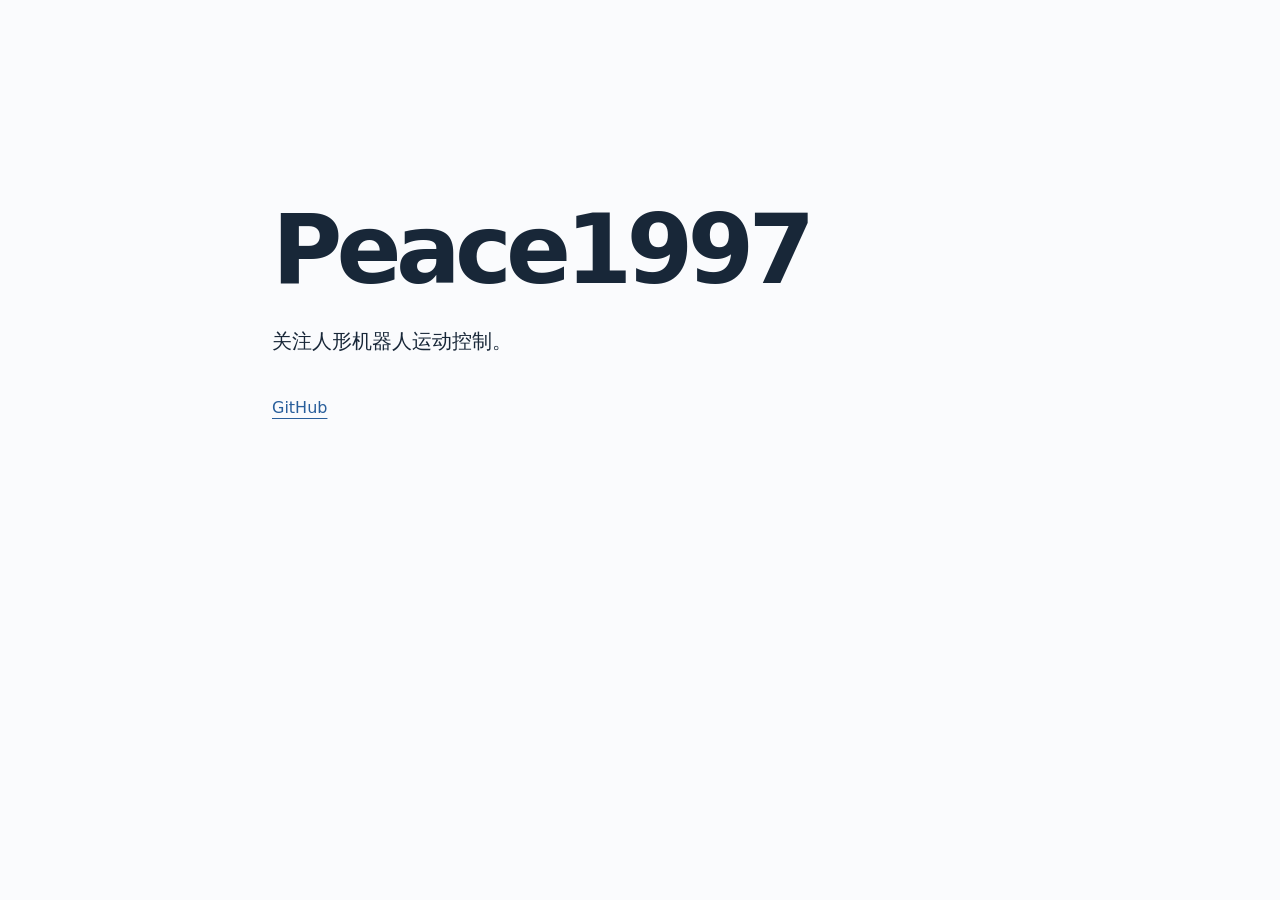
==== index.html @ a8c40240 "Publish personal homepage" ====
<!doctype html>
<html lang="zh-CN">
<head>
  <meta charset="utf-8">
  <meta name="viewport" content="width=device-width, initial-scale=1">
  <meta name="description" content="Peace1997 的个人主页，关注人形机器人运动控制。">
  <title>Peace1997 · 个人主页</title>
  <style>
    body { margin: 0; background: #fafbfd; color: #182738; font-family: Inter, system-ui, sans-serif; }
    main { max-width: 46rem; margin: clamp(5rem, 22vh, 15rem) auto; padding: 0 8vw; }
    h1 { margin: 0; font-size: clamp(3rem, 9vw, 6rem); line-height: 1.1; letter-spacing: -.06em; }
    p { margin: 1.3rem 0 2.5rem; font-size: 1.25rem; line-height: 1.7; }
    a { color: #285e9b; text-underline-offset: .3em; }
  </style>
</head>
<body>
  <main>
    <h1>Peace1997</h1>
    <p>关注人形机器人运动控制。</p>
    <a href="https://github.com/Peace1997">GitHub</a>
  </main>
</body>
</html>
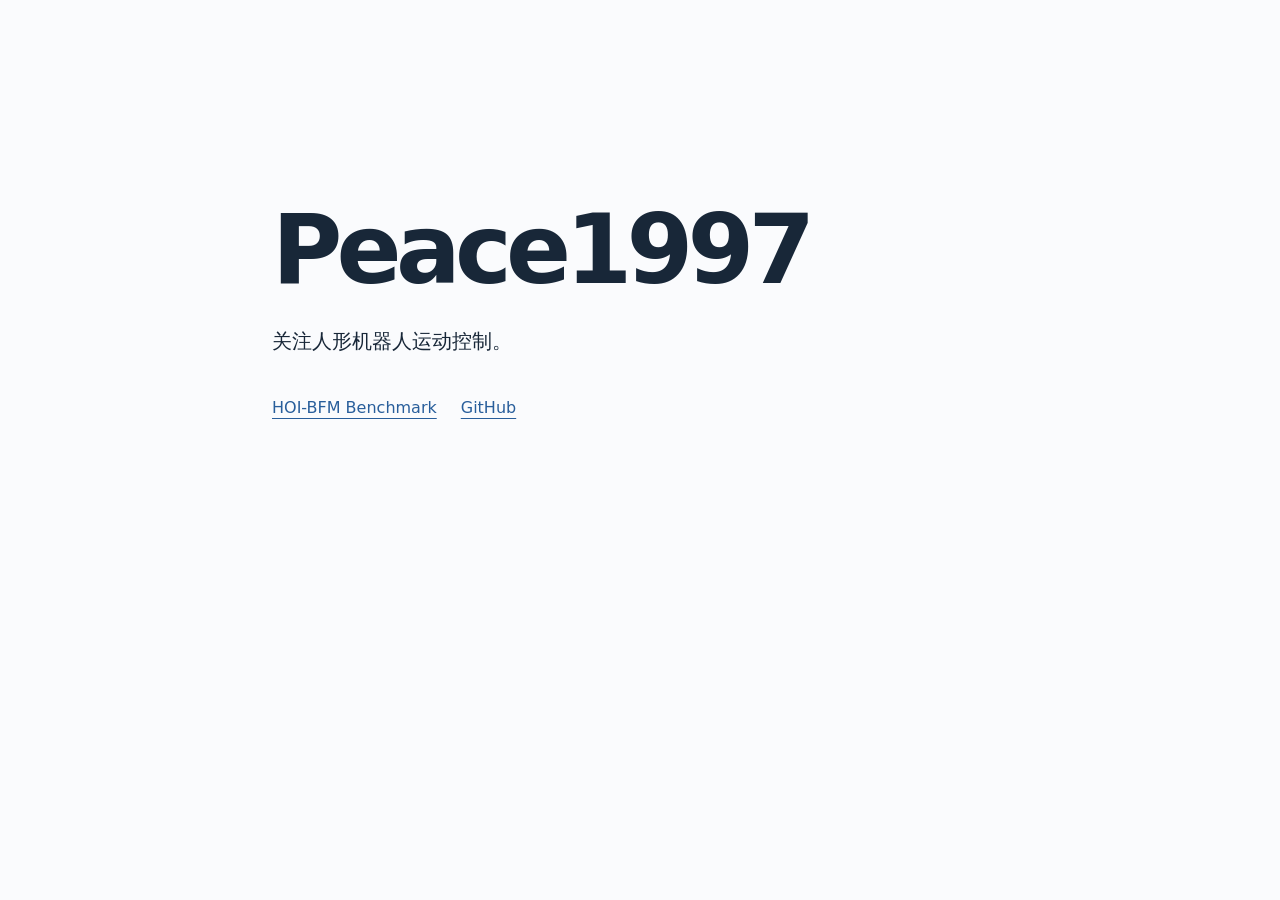
==== commit 57baaa37: "Publish HOI-BFM Benchmark leaderboard (clean 218-clip subset)" ====
--- a/index.html
+++ b/index.html
@@ -10,6 +10,7 @@
     main { max-width: 46rem; margin: clamp(5rem, 22vh, 15rem) auto; padding: 0 8vw; }
     h1 { margin: 0; font-size: clamp(3rem, 9vw, 6rem); line-height: 1.1; letter-spacing: -.06em; }
     p { margin: 1.3rem 0 2.5rem; font-size: 1.25rem; line-height: 1.7; }
+    nav { display: flex; gap: 1.5rem; flex-wrap: wrap; }
     a { color: #285e9b; text-underline-offset: .3em; }
   </style>
 </head>
@@ -17,7 +18,10 @@
   <main>
     <h1>Peace1997</h1>
     <p>关注人形机器人运动控制。</p>
-    <a href="https://github.com/Peace1997">GitHub</a>
+    <nav>
+      <a href="./hoi-bfm-benchmark/">HOI-BFM Benchmark</a>
+      <a href="https://github.com/Peace1997">GitHub</a>
+    </nav>
   </main>
 </body>
 </html>
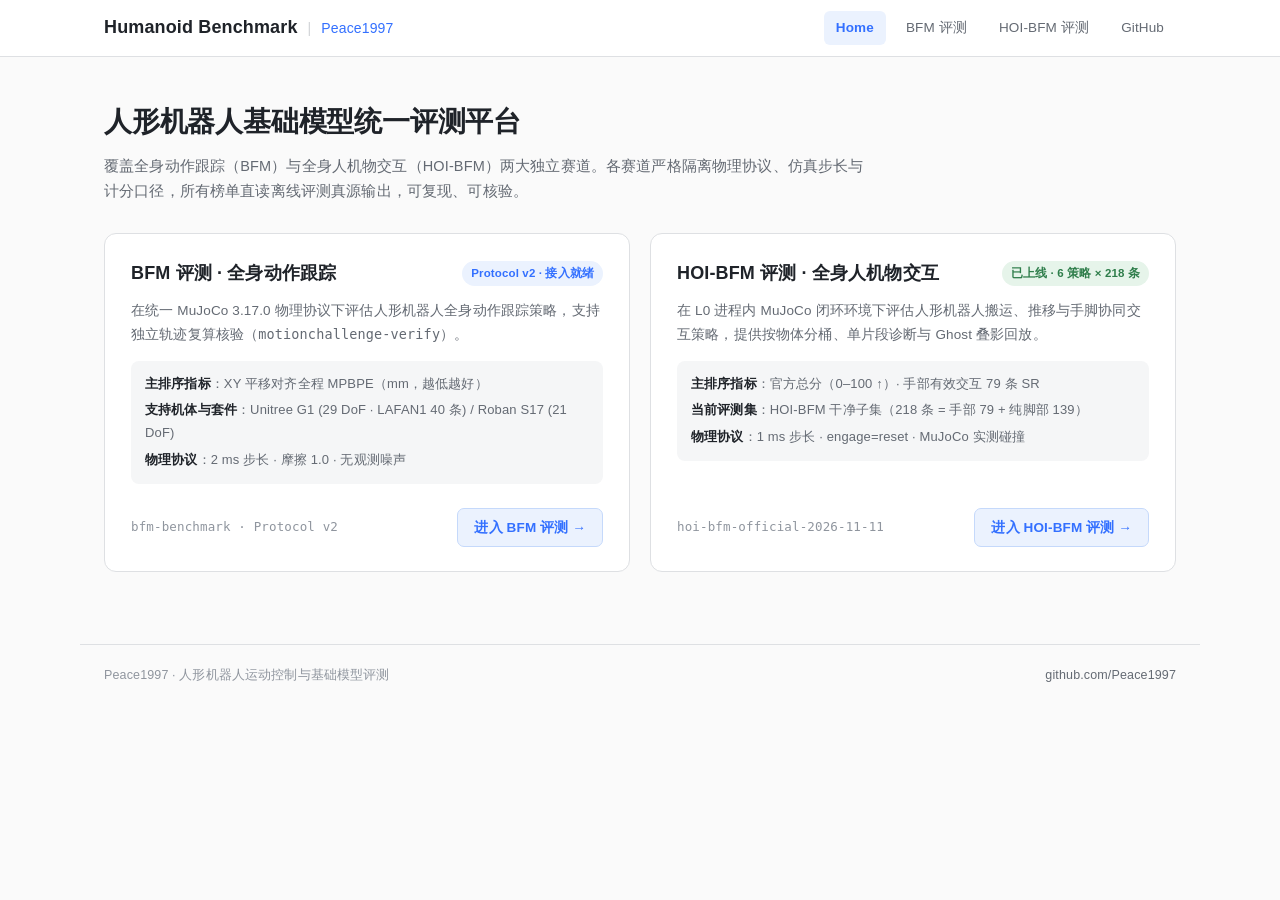
==== commit 5eed75d7: "Unify portal with BFM & HOI-BFM tracks and Feishu default typography" ====
--- a/index.html
+++ b/index.html
@@ -1,27 +1,270 @@
 <!doctype html>
 <html lang="zh-CN">
 <head>
-  <meta charset="utf-8">
-  <meta name="viewport" content="width=device-width, initial-scale=1">
-  <meta name="description" content="Peace1997 的个人主页，关注人形机器人运动控制。">
-  <title>Peace1997 · 个人主页</title>
+  <meta charset="utf-8" />
+  <meta name="viewport" content="width=device-width, initial-scale=1" />
+  <meta name="description" content="Humanoid Benchmark — BFM 全身动作跟踪与 HOI-BFM 人机物交互统一评测平台" />
+  <title>Humanoid Benchmark · BFM &amp; HOI-BFM 评测平台</title>
   <style>
-    body { margin: 0; background: #fafbfd; color: #182738; font-family: Inter, system-ui, sans-serif; }
-    main { max-width: 46rem; margin: clamp(5rem, 22vh, 15rem) auto; padding: 0 8vw; }
-    h1 { margin: 0; font-size: clamp(3rem, 9vw, 6rem); line-height: 1.1; letter-spacing: -.06em; }
-    p { margin: 1.3rem 0 2.5rem; font-size: 1.25rem; line-height: 1.7; }
-    nav { display: flex; gap: 1.5rem; flex-wrap: wrap; }
-    a { color: #285e9b; text-underline-offset: .3em; }
+    :root {
+      --bg: #fafafa;
+      --surface: #ffffff;
+      --subtle: #f5f6f7;
+      --border: #dee0e3;
+      --text: #1f2329;
+      --text-2: #646a73;
+      --muted: #8f959e;
+      --accent: #3370ff;
+      --accent-bg: #ebf2fe;
+      --green: #2e7d4a;
+      --green-bg: #e6f4ea;
+    }
+    * { box-sizing: border-box; }
+    body {
+      margin: 0;
+      background: var(--bg);
+      color: var(--text);
+      font-family: "PingFang SC", -apple-system, BlinkMacSystemFont, "Helvetica Neue", "Microsoft YaHei", "Noto Sans CJK SC", "Source Han Sans SC", Arial, sans-serif;
+      font-size: 14px;
+      line-height: 1.75;
+      letter-spacing: 0.01em;
+      -webkit-font-smoothing: antialiased;
+    }
+    .mono { font-family: "SFMono-Regular", Consolas, Menlo, monospace; font-size: 12.5px; }
+    .topbar {
+      background: rgba(255, 255, 255, 0.96);
+      border-bottom: 1px solid var(--border);
+      position: sticky;
+      top: 0;
+      z-index: 20;
+    }
+    .topbar-inner {
+      max-width: 1120px;
+      margin: 0 auto;
+      padding: 0 24px;
+      height: 56px;
+      display: flex;
+      align-items: center;
+      justify-content: space-between;
+      gap: 16px;
+    }
+    .brand {
+      display: flex;
+      align-items: center;
+      gap: 10px;
+      text-decoration: none;
+      color: var(--text);
+    }
+    .brand-logo { font-size: 18px; font-weight: 600; }
+    .brand-sep { color: #d0d3d6; }
+    .brand-sub { font-size: 14px; font-weight: 500; color: var(--accent); }
+    .topnav { display: flex; align-items: center; gap: 8px; }
+    .topnav a {
+      text-decoration: none;
+      color: var(--text-2);
+      font-size: 13.5px;
+      font-weight: 500;
+      padding: 5px 12px;
+      border-radius: 6px;
+      transition: 0.15s;
+    }
+    .topnav a:hover { background: var(--subtle); color: var(--text); }
+    .topnav a.nav-active { background: var(--accent-bg); color: var(--accent); font-weight: 600; }
+
+    main {
+      max-width: 1120px;
+      margin: 0 auto;
+      padding: 40px 24px 72px;
+    }
+    .hero {
+      margin-bottom: 28px;
+    }
+    .hero h1 {
+      margin: 0 0 8px;
+      font-size: 28px;
+      font-weight: 600;
+      letter-spacing: -0.2px;
+    }
+    .hero p {
+      margin: 0;
+      color: var(--text-2);
+      font-size: 14.5px;
+      max-width: 760px;
+    }
+
+    .track-grid {
+      display: grid;
+      grid-template-columns: repeat(2, minmax(0, 1fr));
+      gap: 20px;
+    }
+    .track-card {
+      background: var(--surface);
+      border: 1px solid var(--border);
+      border-radius: 12px;
+      padding: 24px 26px;
+      display: flex;
+      flex-direction: column;
+      justify-content: space-between;
+      gap: 16px;
+      transition: border-color 0.15s, box-shadow 0.15s;
+    }
+    .track-card:hover {
+      border-color: #9bb8ff;
+      box-shadow: 0 4px 16px rgba(51, 112, 255, 0.06);
+    }
+    .track-head {
+      display: flex;
+      align-items: center;
+      justify-content: space-between;
+      gap: 10px;
+      margin-bottom: 10px;
+    }
+    .track-title {
+      margin: 0;
+      font-size: 18px;
+      font-weight: 600;
+    }
+    .badge {
+      font-size: 11.5px;
+      font-weight: 600;
+      padding: 2px 9px;
+      border-radius: 999px;
+      white-space: nowrap;
+    }
+    .badge-green { background: var(--green-bg); color: var(--green); }
+    .badge-blue { background: var(--accent-bg); color: var(--accent); }
+
+    .track-desc {
+      margin: 0 0 14px;
+      color: var(--text-2);
+      font-size: 13.5px;
+    }
+    .kv-list {
+      margin: 0;
+      padding: 12px 14px;
+      list-style: none;
+      background: var(--subtle);
+      border-radius: 8px;
+      font-size: 13px;
+      color: var(--text-2);
+      display: flex;
+      flex-direction: column;
+      gap: 4px;
+    }
+    .kv-list strong { color: var(--text); font-weight: 600; }
+
+    .track-foot {
+      display: flex;
+      align-items: center;
+      justify-content: space-between;
+      padding-top: 8px;
+    }
+    .btn-primary {
+      display: inline-block;
+      text-decoration: none;
+      background: var(--accent-bg);
+      color: var(--accent);
+      border: 1px solid #c5d9fb;
+      font-size: 13.5px;
+      font-weight: 600;
+      padding: 7px 16px;
+      border-radius: 7px;
+      transition: 0.15s;
+    }
+    .btn-primary:hover {
+      background: var(--accent);
+      color: #ffffff;
+      border-color: var(--accent);
+    }
+
+    footer {
+      max-width: 1120px;
+      margin: 0 auto;
+      padding: 20px 24px 40px;
+      border-top: 1px solid var(--border);
+      color: var(--muted);
+      font-size: 12.5px;
+      display: flex;
+      justify-content: space-between;
+      flex-wrap: wrap;
+      gap: 10px;
+    }
+    footer a { color: var(--text-2); text-decoration: none; }
+    footer a:hover { color: var(--accent); }
+
+    @media (max-width: 760px) {
+      .track-grid { grid-template-columns: 1fr; }
+      .brand-sep, .brand-sub { display: none; }
+    }
   </style>
 </head>
 <body>
+  <header class="topbar">
+    <div class="topbar-inner">
+      <a class="brand" href="./">
+        <span class="brand-logo">Humanoid Benchmark</span>
+        <span class="brand-sep">|</span>
+        <span class="brand-sub">Peace1997</span>
+      </a>
+      <nav class="topnav" aria-label="评测赛道导航">
+        <a href="./" class="nav-active">Home</a>
+        <a href="./bfm/">BFM 评测</a>
+        <a href="./hoi-bfm-benchmark/">HOI-BFM 评测</a>
+        <a href="https://github.com/Peace1997" target="_blank" rel="noopener">GitHub</a>
+      </nav>
+    </div>
+  </header>
+
   <main>
-    <h1>Peace1997</h1>
-    <p>关注人形机器人运动控制。</p>
-    <nav>
-      <a href="./hoi-bfm-benchmark/">HOI-BFM Benchmark</a>
-      <a href="https://github.com/Peace1997">GitHub</a>
-    </nav>
+    <div class="hero">
+      <h1>人形机器人基础模型统一评测平台</h1>
+      <p>覆盖全身动作跟踪（BFM）与全身人机物交互（HOI-BFM）两大独立赛道。各赛道严格隔离物理协议、仿真步长与计分口径，所有榜单直读离线评测真源输出，可复现、可核验。</p>
+    </div>
+
+    <div class="track-grid">
+      <article class="track-card">
+        <div>
+          <div class="track-head">
+            <h2 class="track-title">BFM 评测 · 全身动作跟踪</h2>
+            <span class="badge badge-blue">Protocol v2 · 接入就绪</span>
+          </div>
+          <p class="track-desc">在统一 MuJoCo 3.17.0 物理协议下评估人形机器人全身动作跟踪策略，支持独立轨迹复算核验（<code>motionchallenge-verify</code>）。</p>
+          <ul class="kv-list">
+            <li><strong>主排序指标</strong>：XY 平移对齐全程 MPBPE（mm，越低越好）</li>
+            <li><strong>支持机体与套件</strong>：Unitree G1 (29 DoF · LAFAN1 40 条) / Roban S17 (21 DoF)</li>
+            <li><strong>物理协议</strong>：2 ms 步长 · 摩擦 1.0 · 无观测噪声</li>
+          </ul>
+        </div>
+        <div class="track-foot">
+          <span class="mono" style="color:var(--muted);">bfm-benchmark · Protocol v2</span>
+          <a class="btn-primary" href="./bfm/">进入 BFM 评测 →</a>
+        </div>
+      </article>
+
+      <article class="track-card">
+        <div>
+          <div class="track-head">
+            <h2 class="track-title">HOI-BFM 评测 · 全身人机物交互</h2>
+            <span class="badge badge-green">已上线 · 6 策略 × 218 条</span>
+          </div>
+          <p class="track-desc">在 L0 进程内 MuJoCo 闭环环境下评估人形机器人搬运、推移与手脚协同交互策略，提供按物体分桶、单片段诊断与 Ghost 叠影回放。</p>
+          <ul class="kv-list">
+            <li><strong>主排序指标</strong>：官方总分（0–100 ↑）· 手部有效交互 79 条 SR</li>
+            <li><strong>当前评测集</strong>：HOI-BFM 干净子集（218 条 = 手部 79 + 纯脚部 139）</li>
+            <li><strong>物理协议</strong>：1 ms 步长 · engage=reset · MuJoCo 实测碰撞</li>
+          </ul>
+        </div>
+        <div class="track-foot">
+          <span class="mono" style="color:var(--muted);">hoi-bfm-official-2026-11-11</span>
+          <a class="btn-primary" href="./hoi-bfm-benchmark/">进入 HOI-BFM 评测 →</a>
+        </div>
+      </article>
+    </div>
   </main>
+
+  <footer>
+    <span>Peace1997 · 人形机器人运动控制与基础模型评测</span>
+    <span><a href="https://github.com/Peace1997" target="_blank" rel="noopener">github.com/Peace1997</a></span>
+  </footer>
 </body>
 </html>
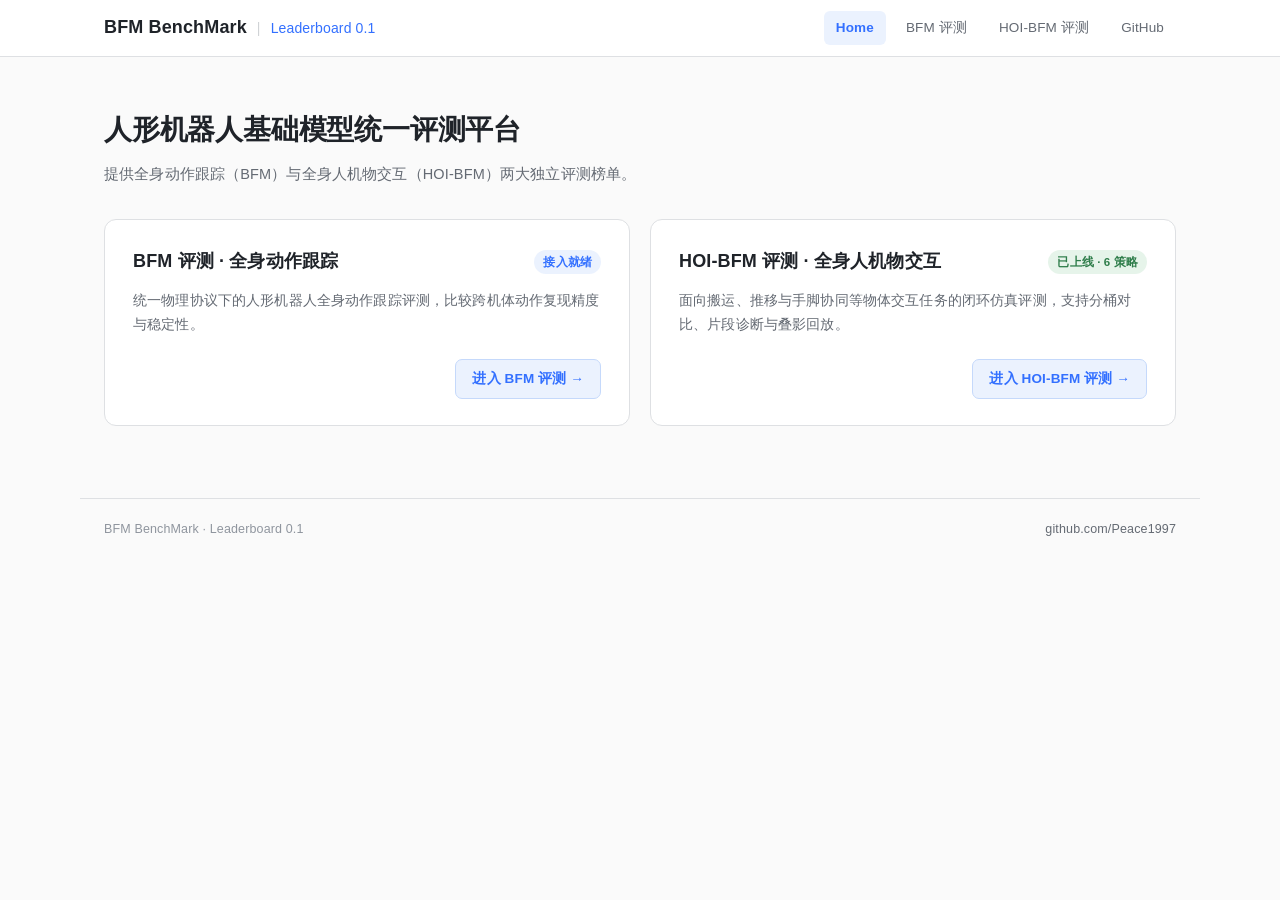
==== commit a24edf7d: "Rename brand to BFM BenchMark | Leaderboard 0.1 and simplify home cards" ====
--- a/index.html
+++ b/index.html
@@ -3,8 +3,8 @@
 <head>
   <meta charset="utf-8" />
   <meta name="viewport" content="width=device-width, initial-scale=1" />
-  <meta name="description" content="Humanoid Benchmark — BFM 全身动作跟踪与 HOI-BFM 人机物交互统一评测平台" />
-  <title>Humanoid Benchmark · BFM &amp; HOI-BFM 评测平台</title>
+  <meta name="description" content="BFM BenchMark · Leaderboard 0.1 — 人形机器人 BFM 与 HOI-BFM 评测榜单" />
+  <title>BFM BenchMark · Leaderboard 0.1</title>
   <style>
     :root {
       --bg: #fafafa;
@@ -30,7 +30,6 @@
       letter-spacing: 0.01em;
       -webkit-font-smoothing: antialiased;
     }
-    .mono { font-family: "SFMono-Regular", Consolas, Menlo, monospace; font-size: 12.5px; }
     .topbar {
       background: rgba(255, 255, 255, 0.96);
       border-bottom: 1px solid var(--border);
@@ -74,11 +73,9 @@
     main {
       max-width: 1120px;
       margin: 0 auto;
-      padding: 40px 24px 72px;
-    }
-    .hero {
-      margin-bottom: 28px;
-    }
+      padding: 48px 24px 72px;
+    }
+    .hero { margin-bottom: 32px; }
     .hero h1 {
       margin: 0 0 8px;
       font-size: 28px;
@@ -89,7 +86,6 @@
       margin: 0;
       color: var(--text-2);
       font-size: 14.5px;
-      max-width: 760px;
     }
 
     .track-grid {
@@ -101,11 +97,11 @@
       background: var(--surface);
       border: 1px solid var(--border);
       border-radius: 12px;
-      padding: 24px 26px;
+      padding: 26px 28px;
       display: flex;
       flex-direction: column;
       justify-content: space-between;
-      gap: 16px;
+      gap: 22px;
       transition: border-color 0.15s, box-shadow 0.15s;
     }
     .track-card:hover {
@@ -119,11 +115,7 @@
       gap: 10px;
       margin-bottom: 10px;
     }
-    .track-title {
-      margin: 0;
-      font-size: 18px;
-      font-weight: 600;
-    }
+    .track-title { margin: 0; font-size: 18px; font-weight: 600; }
     .badge {
       font-size: 11.5px;
       font-weight: 600;
@@ -135,29 +127,15 @@
     .badge-blue { background: var(--accent-bg); color: var(--accent); }
 
     .track-desc {
-      margin: 0 0 14px;
+      margin: 0;
       color: var(--text-2);
-      font-size: 13.5px;
-    }
-    .kv-list {
-      margin: 0;
-      padding: 12px 14px;
-      list-style: none;
-      background: var(--subtle);
-      border-radius: 8px;
-      font-size: 13px;
-      color: var(--text-2);
-      display: flex;
-      flex-direction: column;
-      gap: 4px;
-    }
-    .kv-list strong { color: var(--text); font-weight: 600; }
-
+      font-size: 14px;
+      line-height: 1.75;
+    }
     .track-foot {
       display: flex;
       align-items: center;
-      justify-content: space-between;
-      padding-top: 8px;
+      justify-content: flex-end;
     }
     .btn-primary {
       display: inline-block;
@@ -202,9 +180,9 @@
   <header class="topbar">
     <div class="topbar-inner">
       <a class="brand" href="./">
-        <span class="brand-logo">Humanoid Benchmark</span>
+        <span class="brand-logo">BFM BenchMark</span>
         <span class="brand-sep">|</span>
-        <span class="brand-sub">Peace1997</span>
+        <span class="brand-sub">Leaderboard 0.1</span>
       </a>
       <nav class="topnav" aria-label="评测赛道导航">
         <a href="./" class="nav-active">Home</a>
@@ -218,7 +196,7 @@
   <main>
     <div class="hero">
       <h1>人形机器人基础模型统一评测平台</h1>
-      <p>覆盖全身动作跟踪（BFM）与全身人机物交互（HOI-BFM）两大独立赛道。各赛道严格隔离物理协议、仿真步长与计分口径，所有榜单直读离线评测真源输出，可复现、可核验。</p>
+      <p>提供全身动作跟踪（BFM）与全身人机物交互（HOI-BFM）两大独立评测榜单。</p>
     </div>
 
     <div class="track-grid">
@@ -226,17 +204,11 @@
         <div>
           <div class="track-head">
             <h2 class="track-title">BFM 评测 · 全身动作跟踪</h2>
-            <span class="badge badge-blue">Protocol v2 · 接入就绪</span>
+            <span class="badge badge-blue">接入就绪</span>
           </div>
-          <p class="track-desc">在统一 MuJoCo 3.17.0 物理协议下评估人形机器人全身动作跟踪策略，支持独立轨迹复算核验（<code>motionchallenge-verify</code>）。</p>
-          <ul class="kv-list">
-            <li><strong>主排序指标</strong>：XY 平移对齐全程 MPBPE（mm，越低越好）</li>
-            <li><strong>支持机体与套件</strong>：Unitree G1 (29 DoF · LAFAN1 40 条) / Roban S17 (21 DoF)</li>
-            <li><strong>物理协议</strong>：2 ms 步长 · 摩擦 1.0 · 无观测噪声</li>
-          </ul>
+          <p class="track-desc">统一物理协议下的人形机器人全身动作跟踪评测，比较跨机体动作复现精度与稳定性。</p>
         </div>
         <div class="track-foot">
-          <span class="mono" style="color:var(--muted);">bfm-benchmark · Protocol v2</span>
           <a class="btn-primary" href="./bfm/">进入 BFM 评测 →</a>
         </div>
       </article>
@@ -245,17 +217,11 @@
         <div>
           <div class="track-head">
             <h2 class="track-title">HOI-BFM 评测 · 全身人机物交互</h2>
-            <span class="badge badge-green">已上线 · 6 策略 × 218 条</span>
+            <span class="badge badge-green">已上线 · 6 策略</span>
           </div>
-          <p class="track-desc">在 L0 进程内 MuJoCo 闭环环境下评估人形机器人搬运、推移与手脚协同交互策略，提供按物体分桶、单片段诊断与 Ghost 叠影回放。</p>
-          <ul class="kv-list">
-            <li><strong>主排序指标</strong>：官方总分（0–100 ↑）· 手部有效交互 79 条 SR</li>
-            <li><strong>当前评测集</strong>：HOI-BFM 干净子集（218 条 = 手部 79 + 纯脚部 139）</li>
-            <li><strong>物理协议</strong>：1 ms 步长 · engage=reset · MuJoCo 实测碰撞</li>
-          </ul>
+          <p class="track-desc">面向搬运、推移与手脚协同等物体交互任务的闭环仿真评测，支持分桶对比、片段诊断与叠影回放。</p>
         </div>
         <div class="track-foot">
-          <span class="mono" style="color:var(--muted);">hoi-bfm-official-2026-11-11</span>
           <a class="btn-primary" href="./hoi-bfm-benchmark/">进入 HOI-BFM 评测 →</a>
         </div>
       </article>
@@ -263,7 +229,7 @@
   </main>
 
   <footer>
-    <span>Peace1997 · 人形机器人运动控制与基础模型评测</span>
+    <span>BFM BenchMark · Leaderboard 0.1</span>
     <span><a href="https://github.com/Peace1997" target="_blank" rel="noopener">github.com/Peace1997</a></span>
   </footer>
 </body>
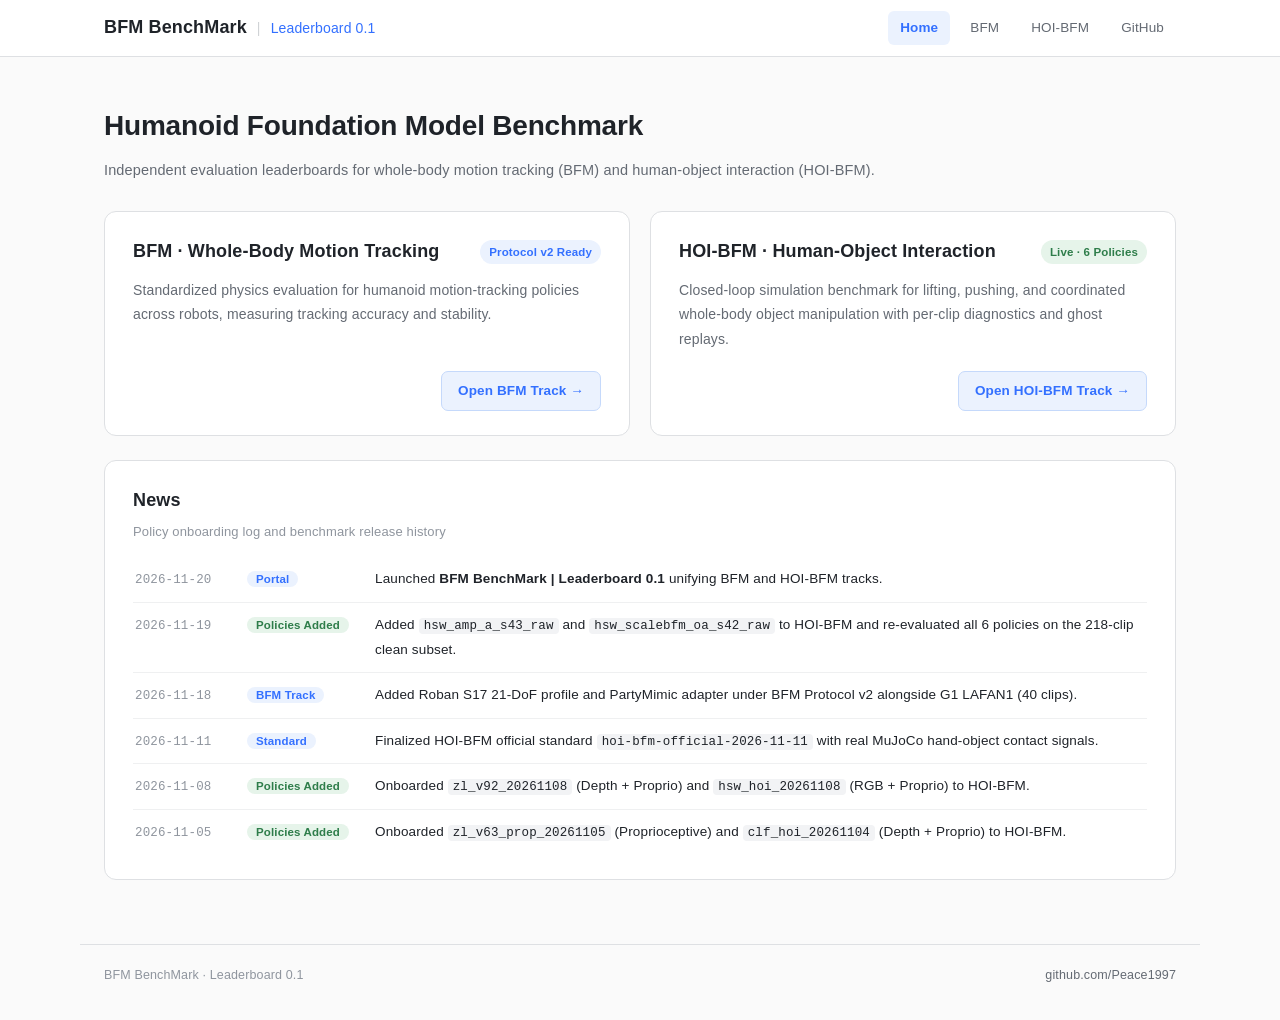
==== commit 39f865ab: "Switch entire portal to English and add News policy onboarding timeline" ====
--- a/index.html
+++ b/index.html
@@ -1,9 +1,9 @@
 <!doctype html>
-<html lang="zh-CN">
+<html lang="en">
 <head>
   <meta charset="utf-8" />
   <meta name="viewport" content="width=device-width, initial-scale=1" />
-  <meta name="description" content="BFM BenchMark · Leaderboard 0.1 — 人形机器人 BFM 与 HOI-BFM 评测榜单" />
+  <meta name="description" content="BFM BenchMark · Leaderboard 0.1 — Unified Humanoid BFM & HOI-BFM Evaluation" />
   <title>BFM BenchMark · Leaderboard 0.1</title>
   <style>
     :root {
@@ -11,6 +11,7 @@
       --surface: #ffffff;
       --subtle: #f5f6f7;
       --border: #dee0e3;
+      --border-light: #eff0f1;
       --text: #1f2329;
       --text-2: #646a73;
       --muted: #8f959e;
@@ -24,12 +25,13 @@
       margin: 0;
       background: var(--bg);
       color: var(--text);
-      font-family: "PingFang SC", -apple-system, BlinkMacSystemFont, "Helvetica Neue", "Microsoft YaHei", "Noto Sans CJK SC", "Source Han Sans SC", Arial, sans-serif;
+      font-family: "PingFang SC", -apple-system, BlinkMacSystemFont, "Helvetica Neue", "Microsoft YaHei", "Noto Sans CJK SC", Arial, sans-serif;
       font-size: 14px;
       line-height: 1.75;
       letter-spacing: 0.01em;
       -webkit-font-smoothing: antialiased;
     }
+    .mono { font-family: "SFMono-Regular", Consolas, Menlo, monospace; font-size: 12.5px; }
     .topbar {
       background: rgba(255, 255, 255, 0.96);
       border-bottom: 1px solid var(--border);
@@ -73,9 +75,9 @@
     main {
       max-width: 1120px;
       margin: 0 auto;
-      padding: 48px 24px 72px;
-    }
-    .hero { margin-bottom: 32px; }
+      padding: 44px 24px 64px;
+    }
+    .hero { margin-bottom: 28px; }
     .hero h1 {
       margin: 0 0 8px;
       font-size: 28px;
@@ -92,16 +94,19 @@
       display: grid;
       grid-template-columns: repeat(2, minmax(0, 1fr));
       gap: 20px;
-    }
-    .track-card {
+      margin-bottom: 24px;
+    }
+    .track-card, .news-card {
       background: var(--surface);
       border: 1px solid var(--border);
       border-radius: 12px;
-      padding: 26px 28px;
+      padding: 24px 28px;
+    }
+    .track-card {
       display: flex;
       flex-direction: column;
       justify-content: space-between;
-      gap: 22px;
+      gap: 20px;
       transition: border-color 0.15s, box-shadow 0.15s;
     }
     .track-card:hover {
@@ -155,6 +160,40 @@
       border-color: var(--accent);
     }
 
+    .news-card h2 {
+      margin: 0 0 4px;
+      font-size: 18px;
+      font-weight: 600;
+    }
+    .news-sub {
+      margin: 0 0 14px;
+      font-size: 13px;
+      color: var(--muted);
+    }
+    .news-list {
+      list-style: none;
+      margin: 0;
+      padding: 0;
+    }
+    .news-item {
+      display: grid;
+      grid-template-columns: 100px 116px minmax(0, 1fr);
+      align-items: baseline;
+      gap: 12px;
+      padding: 10px 2px;
+      border-bottom: 1px solid var(--border-light);
+      font-size: 13.5px;
+    }
+    .news-item:last-child { border-bottom: none; }
+    .news-date { color: var(--muted); }
+    .news-item code {
+      font-family: "SFMono-Regular", Consolas, Menlo, monospace;
+      font-size: 12.5px;
+      background: #f2f3f5;
+      padding: 1px 5px;
+      border-radius: 4px;
+    }
+
     footer {
       max-width: 1120px;
       margin: 0 auto;
@@ -172,6 +211,7 @@
 
     @media (max-width: 760px) {
       .track-grid { grid-template-columns: 1fr; }
+      .news-item { grid-template-columns: 1fr; gap: 4px; }
       .brand-sep, .brand-sub { display: none; }
     }
   </style>
@@ -184,10 +224,10 @@
         <span class="brand-sep">|</span>
         <span class="brand-sub">Leaderboard 0.1</span>
       </a>
-      <nav class="topnav" aria-label="评测赛道导航">
+      <nav class="topnav" aria-label="Track Navigation">
         <a href="./" class="nav-active">Home</a>
-        <a href="./bfm/">BFM 评测</a>
-        <a href="./hoi-bfm-benchmark/">HOI-BFM 评测</a>
+        <a href="./bfm/">BFM</a>
+        <a href="./hoi-bfm-benchmark/">HOI-BFM</a>
         <a href="https://github.com/Peace1997" target="_blank" rel="noopener">GitHub</a>
       </nav>
     </div>
@@ -195,37 +235,74 @@
 
   <main>
     <div class="hero">
-      <h1>人形机器人基础模型统一评测平台</h1>
-      <p>提供全身动作跟踪（BFM）与全身人机物交互（HOI-BFM）两大独立评测榜单。</p>
+      <h1>Humanoid Foundation Model Benchmark</h1>
+      <p>Independent evaluation leaderboards for whole-body motion tracking (BFM) and human-object interaction (HOI-BFM).</p>
     </div>
 
     <div class="track-grid">
       <article class="track-card">
         <div>
           <div class="track-head">
-            <h2 class="track-title">BFM 评测 · 全身动作跟踪</h2>
-            <span class="badge badge-blue">接入就绪</span>
+            <h2 class="track-title">BFM · Whole-Body Motion Tracking</h2>
+            <span class="badge badge-blue">Protocol v2 Ready</span>
           </div>
-          <p class="track-desc">统一物理协议下的人形机器人全身动作跟踪评测，比较跨机体动作复现精度与稳定性。</p>
+          <p class="track-desc">Standardized physics evaluation for humanoid motion-tracking policies across robots, measuring tracking accuracy and stability.</p>
         </div>
         <div class="track-foot">
-          <a class="btn-primary" href="./bfm/">进入 BFM 评测 →</a>
+          <a class="btn-primary" href="./bfm/">Open BFM Track →</a>
         </div>
       </article>
 
       <article class="track-card">
         <div>
           <div class="track-head">
-            <h2 class="track-title">HOI-BFM 评测 · 全身人机物交互</h2>
-            <span class="badge badge-green">已上线 · 6 策略</span>
+            <h2 class="track-title">HOI-BFM · Human-Object Interaction</h2>
+            <span class="badge badge-green">Live · 6 Policies</span>
           </div>
-          <p class="track-desc">面向搬运、推移与手脚协同等物体交互任务的闭环仿真评测，支持分桶对比、片段诊断与叠影回放。</p>
+          <p class="track-desc">Closed-loop simulation benchmark for lifting, pushing, and coordinated whole-body object manipulation with per-clip diagnostics and ghost replays.</p>
         </div>
         <div class="track-foot">
-          <a class="btn-primary" href="./hoi-bfm-benchmark/">进入 HOI-BFM 评测 →</a>
+          <a class="btn-primary" href="./hoi-bfm-benchmark/">Open HOI-BFM Track →</a>
         </div>
       </article>
     </div>
+
+    <section class="news-card" id="news">
+      <h2>News</h2>
+      <p class="news-sub">Policy onboarding log and benchmark release history</p>
+      <ul class="news-list">
+        <li class="news-item">
+          <span class="news-date mono">2026-11-20</span>
+          <span><span class="badge badge-blue">Portal</span></span>
+          <span>Launched <strong>BFM BenchMark | Leaderboard 0.1</strong> unifying BFM and HOI-BFM tracks.</span>
+        </li>
+        <li class="news-item">
+          <span class="news-date mono">2026-11-19</span>
+          <span><span class="badge badge-green">Policies Added</span></span>
+          <span>Added <code>hsw_amp_a_s43_raw</code> and <code>hsw_scalebfm_oa_s42_raw</code> to HOI-BFM and re-evaluated all 6 policies on the 218-clip clean subset.</span>
+        </li>
+        <li class="news-item">
+          <span class="news-date mono">2026-11-18</span>
+          <span><span class="badge badge-blue">BFM Track</span></span>
+          <span>Added Roban S17 21-DoF profile and PartyMimic adapter under BFM Protocol v2 alongside G1 LAFAN1 (40 clips).</span>
+        </li>
+        <li class="news-item">
+          <span class="news-date mono">2026-11-11</span>
+          <span><span class="badge badge-blue">Standard</span></span>
+          <span>Finalized HOI-BFM official standard <code>hoi-bfm-official-2026-11-11</code> with real MuJoCo hand-object contact signals.</span>
+        </li>
+        <li class="news-item">
+          <span class="news-date mono">2026-11-08</span>
+          <span><span class="badge badge-green">Policies Added</span></span>
+          <span>Onboarded <code>zl_v92_20261108</code> (Depth + Proprio) and <code>hsw_hoi_20261108</code> (RGB + Proprio) to HOI-BFM.</span>
+        </li>
+        <li class="news-item">
+          <span class="news-date mono">2026-11-05</span>
+          <span><span class="badge badge-green">Policies Added</span></span>
+          <span>Onboarded <code>zl_v63_prop_20261105</code> (Proprioceptive) and <code>clf_hoi_20261104</code> (Depth + Proprio) to HOI-BFM.</span>
+        </li>
+      </ul>
+    </section>
   </main>
 
   <footer>
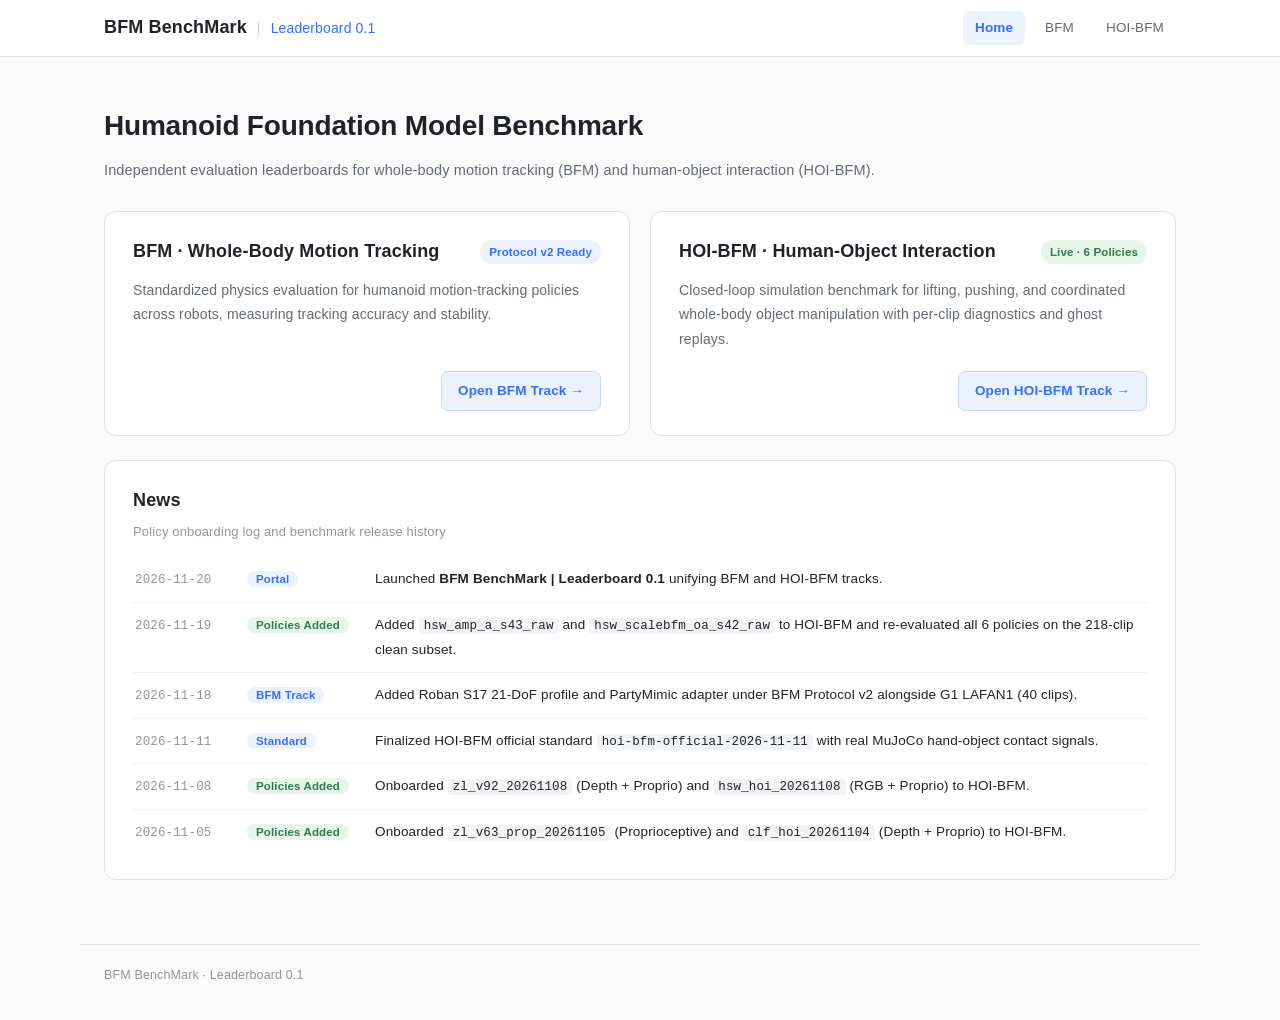
==== commit 08a3c01c: "Remove GitHub link from Home navigation and footer" ====
--- a/index.html
+++ b/index.html
@@ -3,6 +3,7 @@
 <head>
   <meta charset="utf-8" />
   <meta name="viewport" content="width=device-width, initial-scale=1" />
+  <meta http-equiv="Cache-Control" content="no-cache, no-store, must-revalidate" />
   <meta name="description" content="BFM BenchMark · Leaderboard 0.1 — Unified Humanoid BFM & HOI-BFM Evaluation" />
   <title>BFM BenchMark · Leaderboard 0.1</title>
   <style>
@@ -228,7 +229,6 @@
         <a href="./" class="nav-active">Home</a>
         <a href="./bfm/">BFM</a>
         <a href="./hoi-bfm-benchmark/">HOI-BFM</a>
-        <a href="https://github.com/Peace1997" target="_blank" rel="noopener">GitHub</a>
       </nav>
     </div>
   </header>
@@ -307,7 +307,6 @@
 
   <footer>
     <span>BFM BenchMark · Leaderboard 0.1</span>
-    <span><a href="https://github.com/Peace1997" target="_blank" rel="noopener">github.com/Peace1997</a></span>
   </footer>
 </body>
 </html>
